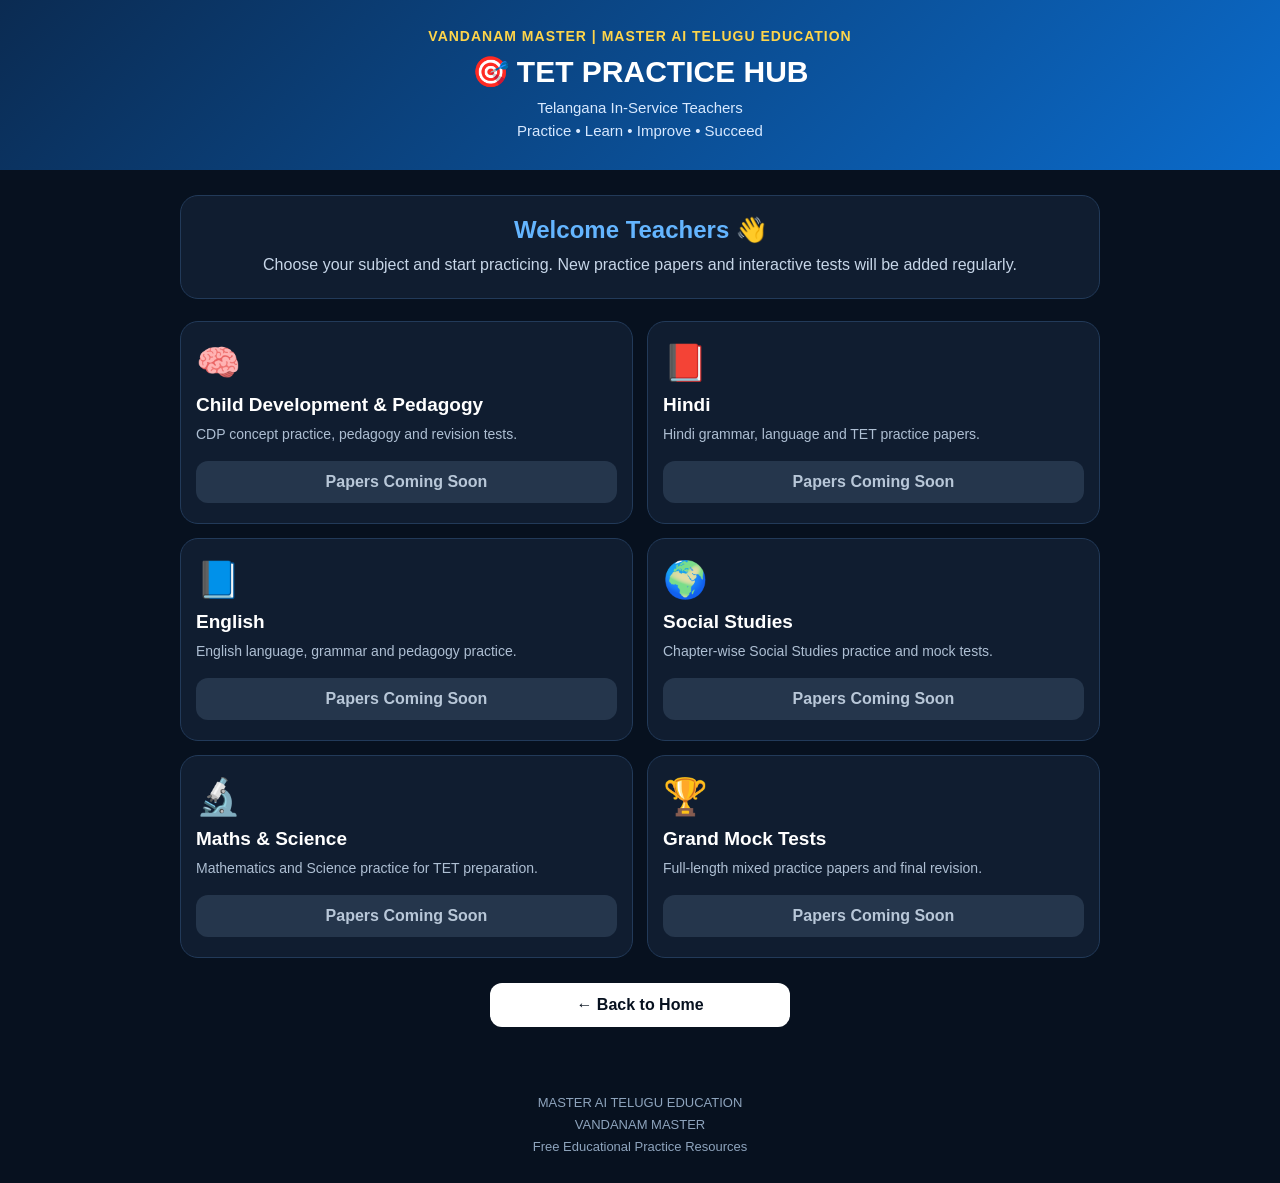
==== tet-practice.html @ de352265 "Create tet-practice.html" ====
<!DOCTYPE html>
<html lang="en">
<head>
<meta charset="UTF-8">
<meta name="viewport" content="width=device-width, initial-scale=1.0">
<title>TET Practice Hub | MASTER AI TELUGU EDUCATION</title>

<style>
*{
  box-sizing:border-box;
  margin:0;
  padding:0;
}

body{
  font-family:Arial, sans-serif;
  background:#07111f;
  color:#ffffff;
  min-height:100vh;
}

header{
  background:linear-gradient(135deg,#0b2b52,#0b6bcb);
  padding:28px 16px;
  text-align:center;
}

.brand{
  font-size:14px;
  font-weight:800;
  letter-spacing:1px;
  color:#ffd54a;
  margin-bottom:10px;
}

h1{
  font-size:30px;
  margin-bottom:8px;
}

.subtitle{
  color:#d8e9ff;
  font-size:15px;
  line-height:1.5;
}

.container{
  width:min(920px,92%);
  margin:25px auto 40px;
}

.welcome{
  background:#101d30;
  border:1px solid #223a59;
  border-radius:18px;
  padding:20px;
  margin-bottom:22px;
  text-align:center;
}

.welcome h2{
  color:#64b5ff;
  margin-bottom:8px;
}

.welcome p{
  color:#c7d6e8;
  line-height:1.6;
}

.grid{
  display:grid;
  grid-template-columns:repeat(2,1fr);
  gap:14px;
}

.card{
  background:#101d30;
  border:1px solid #223a59;
  border-radius:18px;
  padding:20px 15px;
  min-height:175px;
  display:flex;
  flex-direction:column;
  justify-content:space-between;
}

.icon{
  font-size:36px;
  margin-bottom:10px;
}

.card h3{
  font-size:19px;
  margin-bottom:8px;
}

.card p{
  color:#aebfd3;
  font-size:14px;
  line-height:1.5;
  margin-bottom:16px;
}

.btn{
  display:block;
  width:100%;
  padding:12px;
  border-radius:12px;
  text-align:center;
  text-decoration:none;
  font-weight:800;
  background:#1479e8;
  color:white;
}

.btn.coming{
  background:#25364c;
  color:#b8c7d8;
}

.home{
  display:block;
  margin:25px auto 0;
  max-width:300px;
  text-align:center;
  padding:13px;
  background:#ffffff;
  color:#07111f;
  text-decoration:none;
  font-weight:800;
  border-radius:12px;
}

footer{
  text-align:center;
  padding:25px 15px;
  color:#8ea4bd;
  font-size:13px;
  line-height:1.7;
}

@media(max-width:600px){
  .grid{
    grid-template-columns:1fr;
  }

  h1{
    font-size:26px;
  }

  .card{
    min-height:160px;
  }
}
</style>
</head>

<body>

<header>
  <div class="brand">VANDANAM MASTER | MASTER AI TELUGU EDUCATION</div>
  <h1>🎯 TET PRACTICE HUB</h1>
  <div class="subtitle">
    Telangana In-Service Teachers<br>
    Practice • Learn • Improve • Succeed
  </div>
</header>

<main class="container">

  <section class="welcome">
    <h2>Welcome Teachers 👋</h2>
    <p>
      Choose your subject and start practicing.
      New practice papers and interactive tests will be added regularly.
    </p>
  </section>

  <section class="grid">

    <div class="card">
      <div>
        <div class="icon">🧠</div>
        <h3>Child Development & Pedagogy</h3>
        <p>CDP concept practice, pedagogy and revision tests.</p>
      </div>
      <a class="btn coming" href="#">Papers Coming Soon</a>
    </div>

    <div class="card">
      <div>
        <div class="icon">📕</div>
        <h3>Hindi</h3>
        <p>Hindi grammar, language and TET practice papers.</p>
      </div>
      <a class="btn coming" href="#">Papers Coming Soon</a>
    </div>

    <div class="card">
      <div>
        <div class="icon">📘</div>
        <h3>English</h3>
        <p>English language, grammar and pedagogy practice.</p>
      </div>
      <a class="btn coming" href="#">Papers Coming Soon</a>
    </div>

    <div class="card">
      <div>
        <div class="icon">🌍</div>
        <h3>Social Studies</h3>
        <p>Chapter-wise Social Studies practice and mock tests.</p>
      </div>
      <a class="btn coming" href="#">Papers Coming Soon</a>
    </div>

    <div class="card">
      <div>
        <div class="icon">🔬</div>
        <h3>Maths & Science</h3>
        <p>Mathematics and Science practice for TET preparation.</p>
      </div>
      <a class="btn coming" href="#">Papers Coming Soon</a>
    </div>

    <div class="card">
      <div>
        <div class="icon">🏆</div>
        <h3>Grand Mock Tests</h3>
        <p>Full-length mixed practice papers and final revision.</p>
      </div>
      <a class="btn coming" href="#">Papers Coming Soon</a>
    </div>

  </section>

  <a class="home" href="index.html">← Back to Home</a>

</main>

<footer>
  MASTER AI TELUGU EDUCATION<br>
  VANDANAM MASTER<br>
  Free Educational Practice Resources
</footer>

</body>
</html>
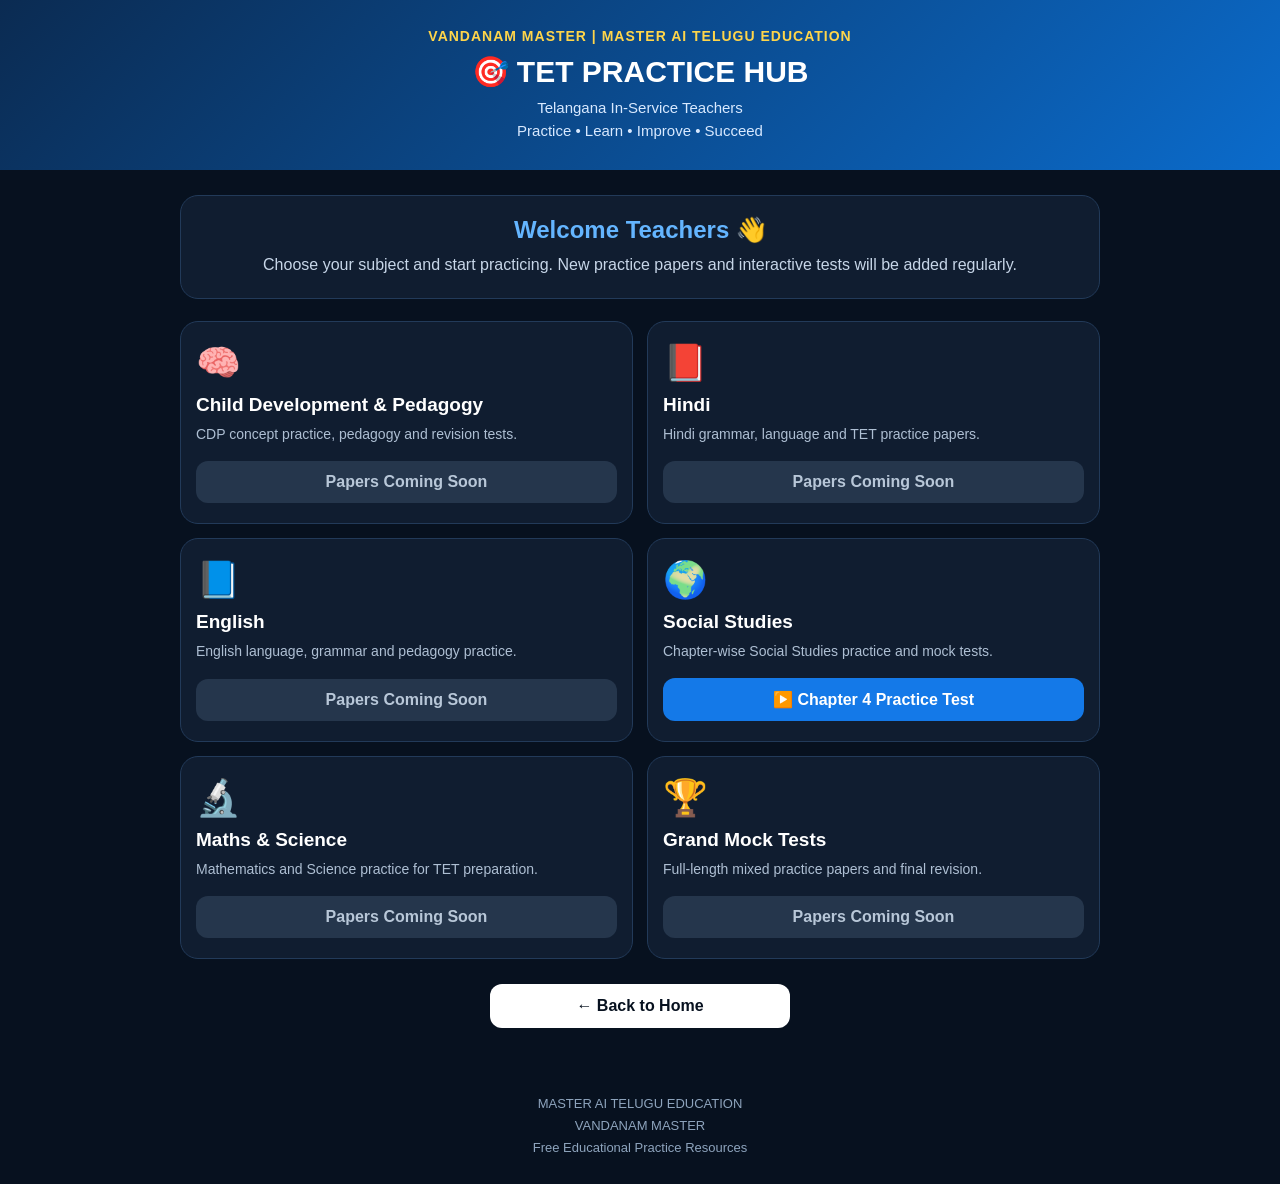
==== commit 2014c568: "Update tet-practice.html" ====
--- a/tet-practice.html
+++ b/tet-practice.html
@@ -212,7 +212,7 @@
         <h3>Social Studies</h3>
         <p>Chapter-wise Social Studies practice and mock tests.</p>
       </div>
-      <a class="btn coming" href="#">Papers Coming Soon</a>
+      <a class="btn" href="In_Service_TET_Social_Studies_Chapter_4_Bharat_Ki_Jalvayu.html">▶️ Chapter 4 Practice Test</a>
     </div>
 
     <div class="card">
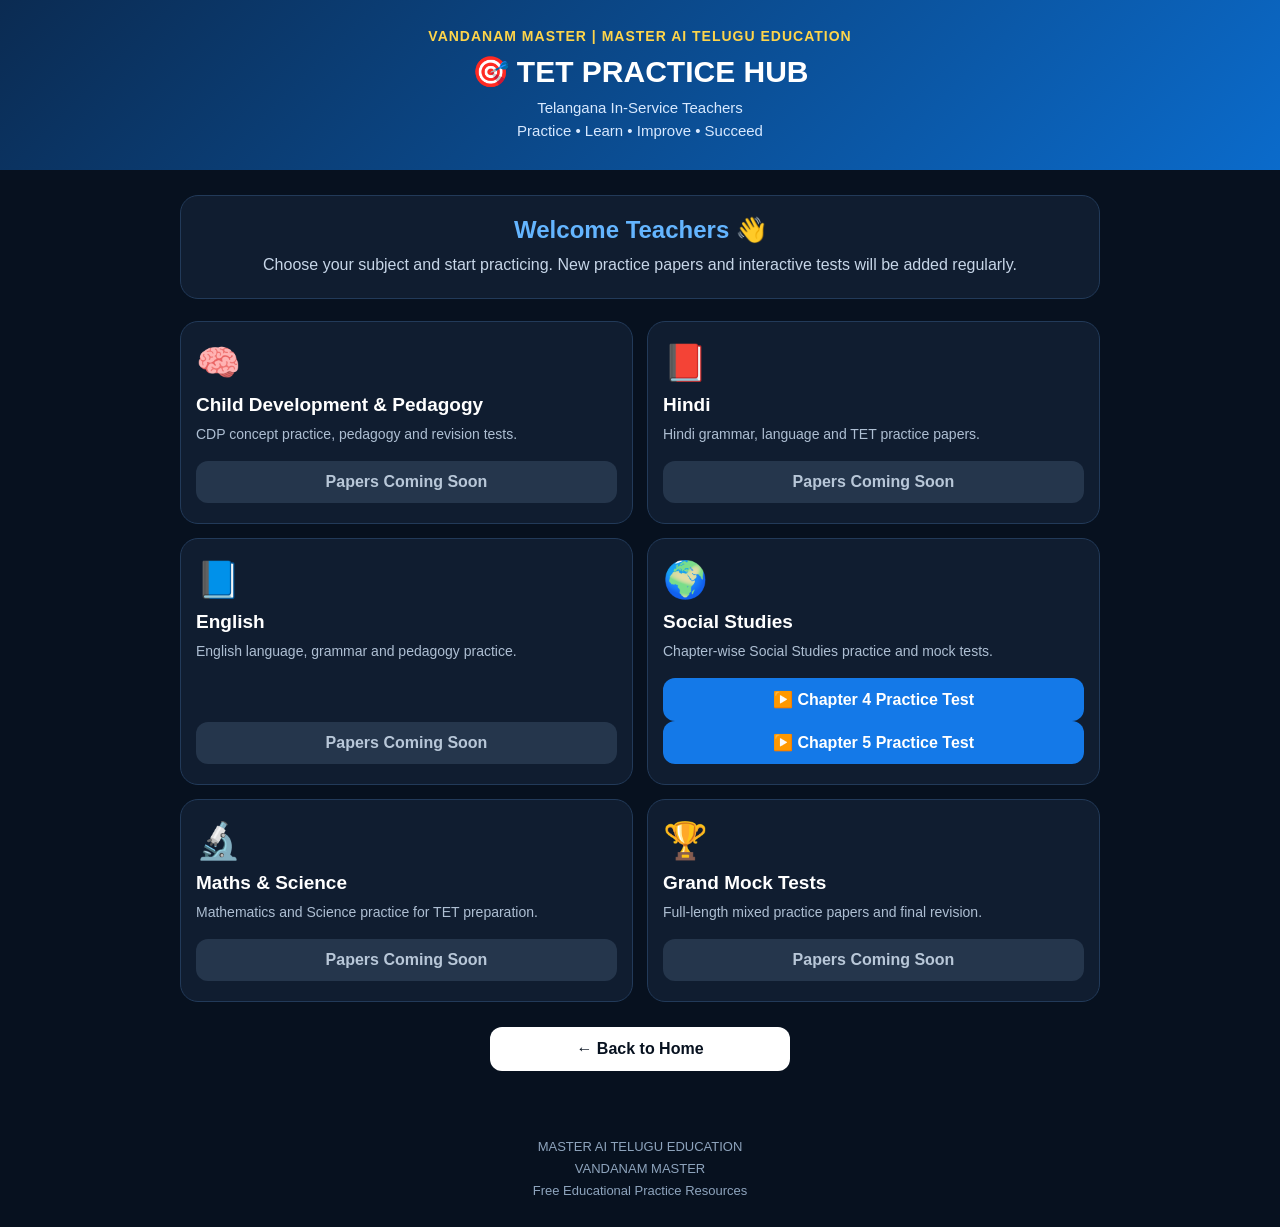
==== commit f18d5c73: "Update tet-practice.html" ====
--- a/tet-practice.html
+++ b/tet-practice.html
@@ -213,6 +213,7 @@
         <p>Chapter-wise Social Studies practice and mock tests.</p>
       </div>
       <a class="btn" href="In_Service_TET_Social_Studies_Chapter_4_Bharat_Ki_Jalvayu.html">▶️ Chapter 4 Practice Test</a>
+    <a class="btn" href="In_Service_TET_Social_Studies_Chapter_5_Bharatiya_Nadiyan_Jal_Sansadhan.html">▶️ Chapter 5 Practice Test</a>
     </div>
 
     <div class="card">
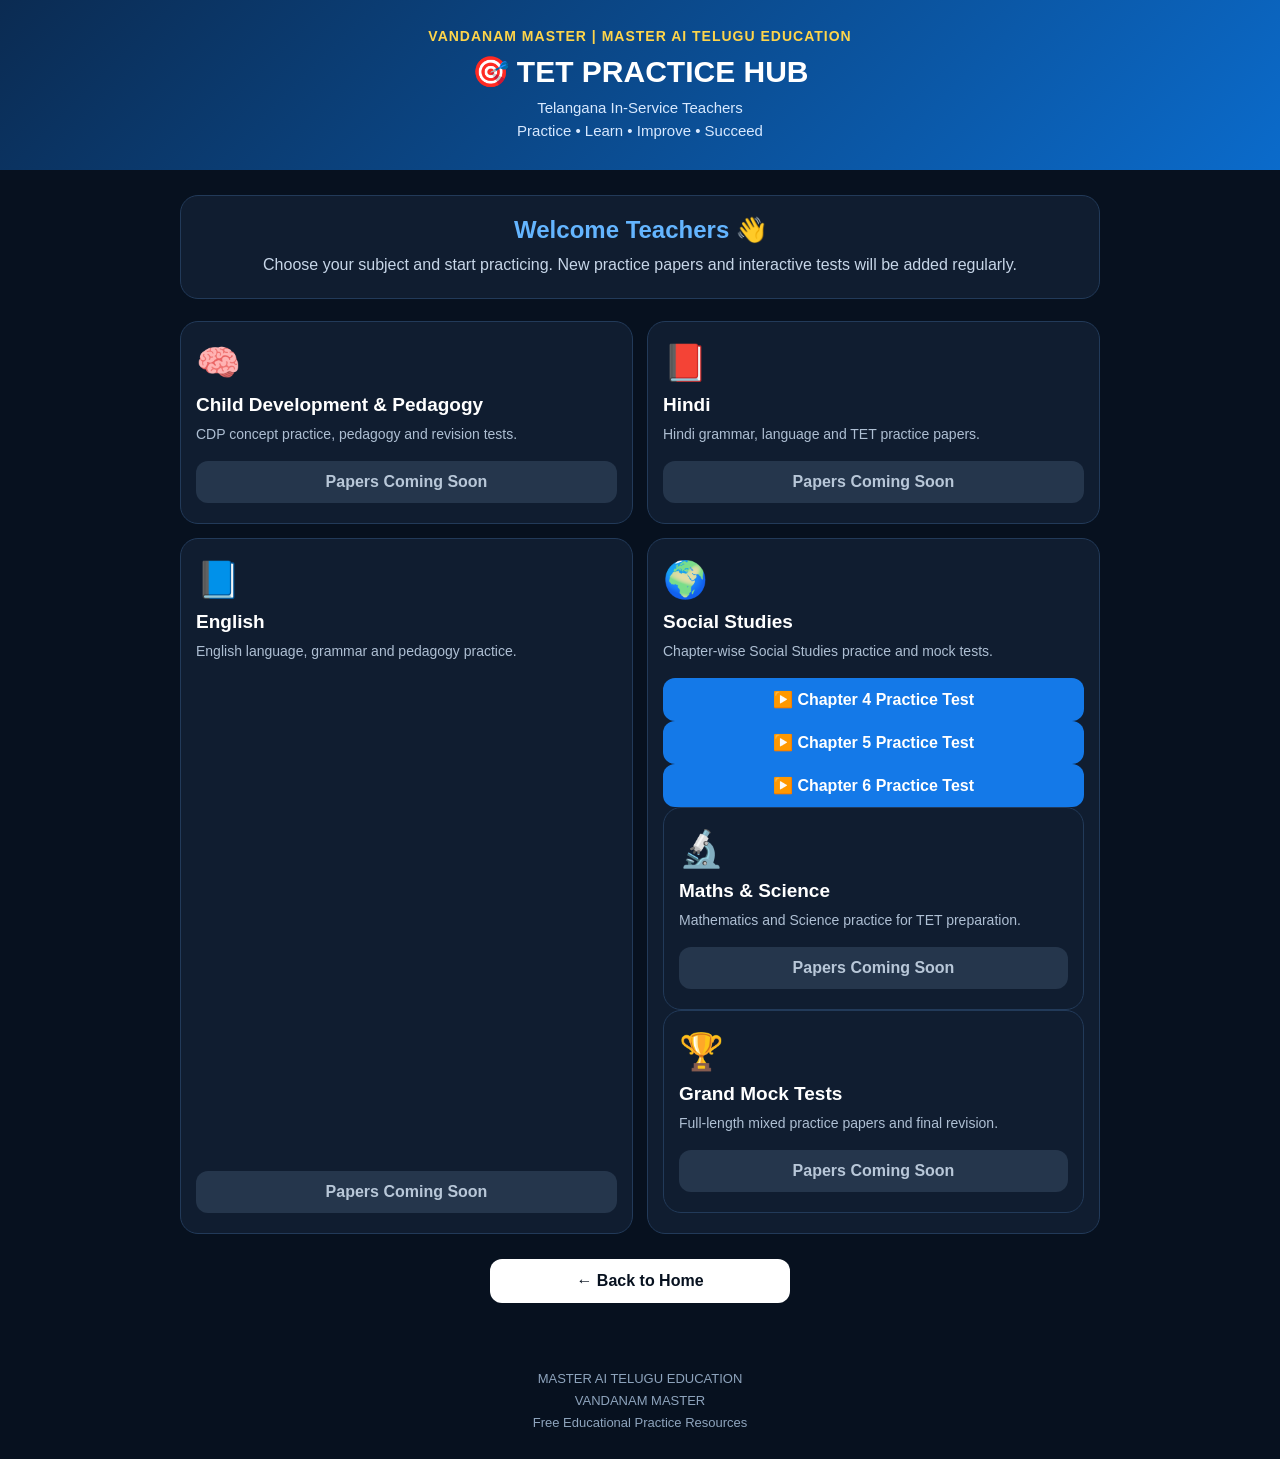
==== commit 52302017: "Update tet-practice.html" ====
--- a/tet-practice.html
+++ b/tet-practice.html
@@ -213,8 +213,9 @@
         <p>Chapter-wise Social Studies practice and mock tests.</p>
       </div>
       <a class="btn" href="In_Service_TET_Social_Studies_Chapter_4_Bharat_Ki_Jalvayu.html">▶️ Chapter 4 Practice Test</a>
-    <a class="btn" href="In_Service_TET_Social_Studies_Chapter_5_Bharatiya_Nadiyan_Jal_Sansadhan.html">▶️ Chapter 5 Practice Test</a>
-    </div>
+<a class="btn" href="In_Service_TET_Social_Studies_Chapter_5_Bharatiya_Nadiyan_Jal_Sansadhan.html">▶️ Chapter 5 Practice Test</a>
+<a class="btn" href="In_Service_TET_Social_Studies_Chapter_6.html">▶️ Chapter 6 Practice Test</a>
+  
 
     <div class="card">
       <div>
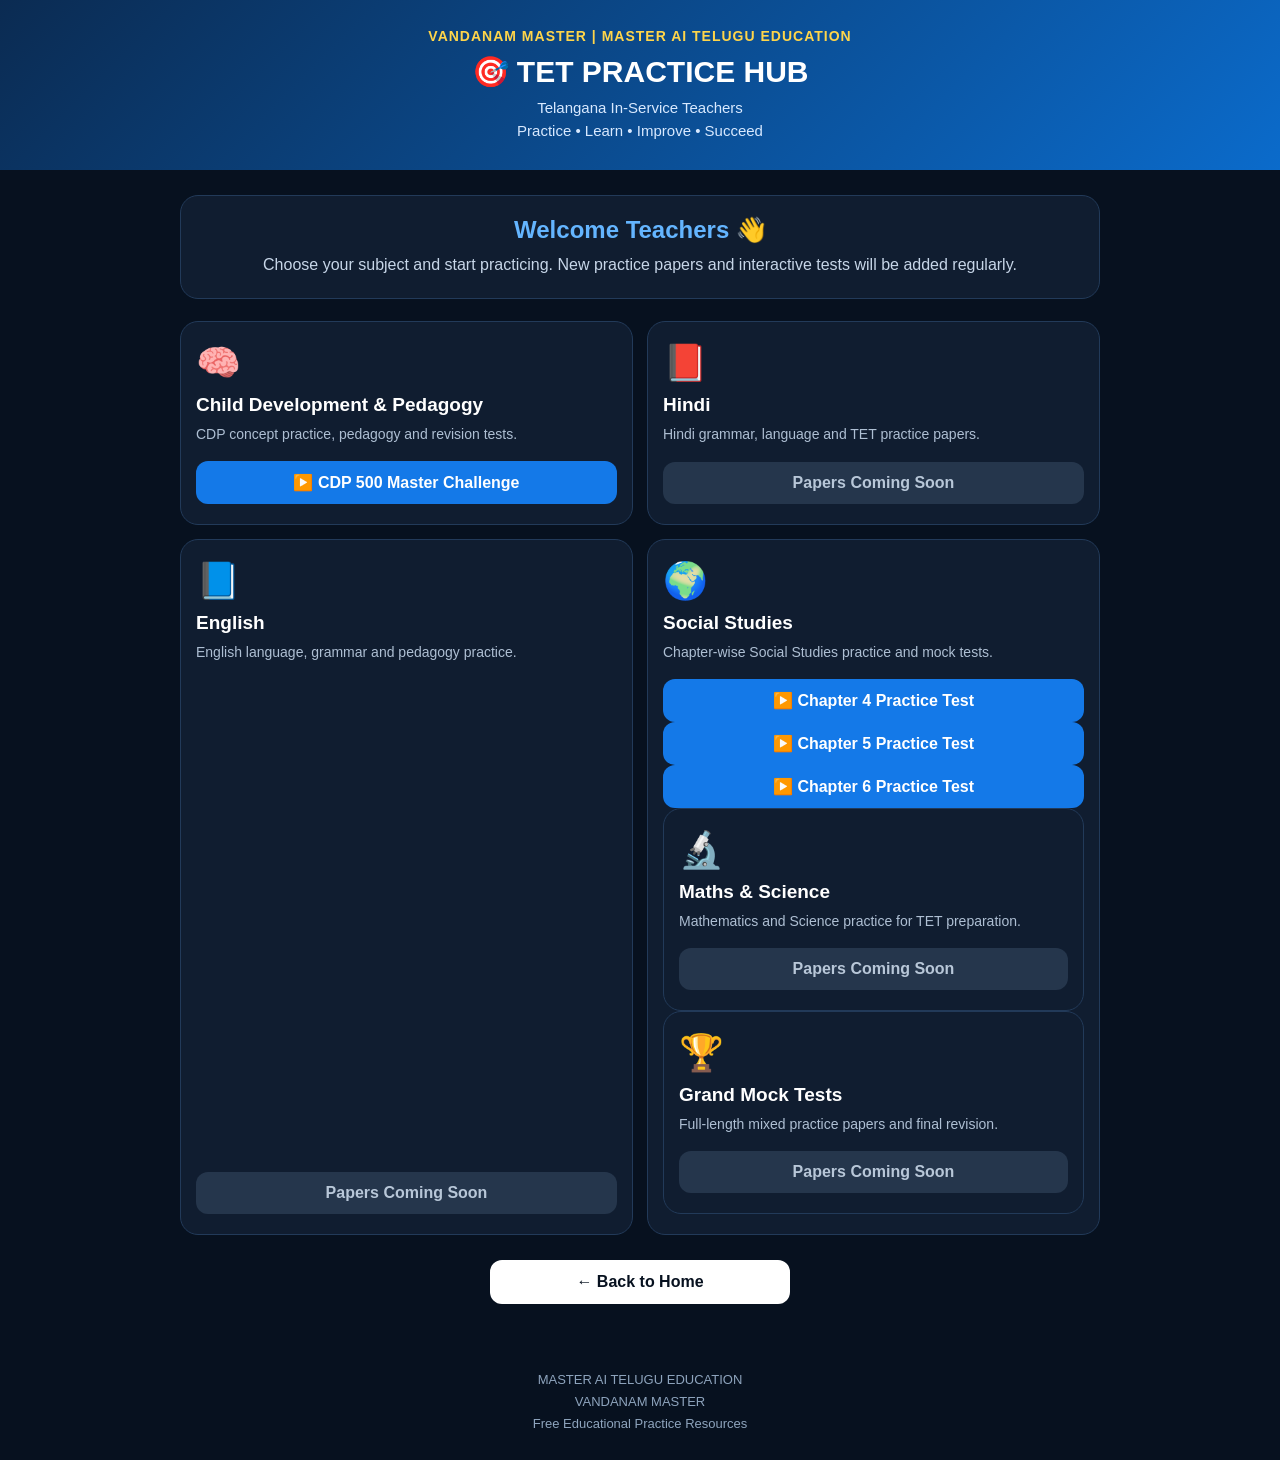
==== commit c25b2b80: "Update tet-practice.html" ====
--- a/tet-practice.html
+++ b/tet-practice.html
@@ -185,7 +185,7 @@
         <h3>Child Development & Pedagogy</h3>
         <p>CDP concept practice, pedagogy and revision tests.</p>
       </div>
-      <a class="btn coming" href="#">Papers Coming Soon</a>
+      <a class="btn" href="MASTER_AI_CDP_HINDI_TELUGU_500_INTERACTIVE.html">▶️ CDP 500 Master Challenge</a>
     </div>
 
     <div class="card">
@@ -214,7 +214,7 @@
       </div>
       <a class="btn" href="In_Service_TET_Social_Studies_Chapter_4_Bharat_Ki_Jalvayu.html">▶️ Chapter 4 Practice Test</a>
 <a class="btn" href="In_Service_TET_Social_Studies_Chapter_5_Bharatiya_Nadiyan_Jal_Sansadhan.html">▶️ Chapter 5 Practice Test</a>
-<a class="btn" href="In_Service_TET_Social_Studies_Chapter_6.html">▶️ Chapter 6 Practice Test</a>
+<a class="btn" href="In_Service_TET_Social_Studies_Chapter_6_Aabadi.html">▶️ Chapter 6 Practice Test</a>
   
 
     <div class="card">
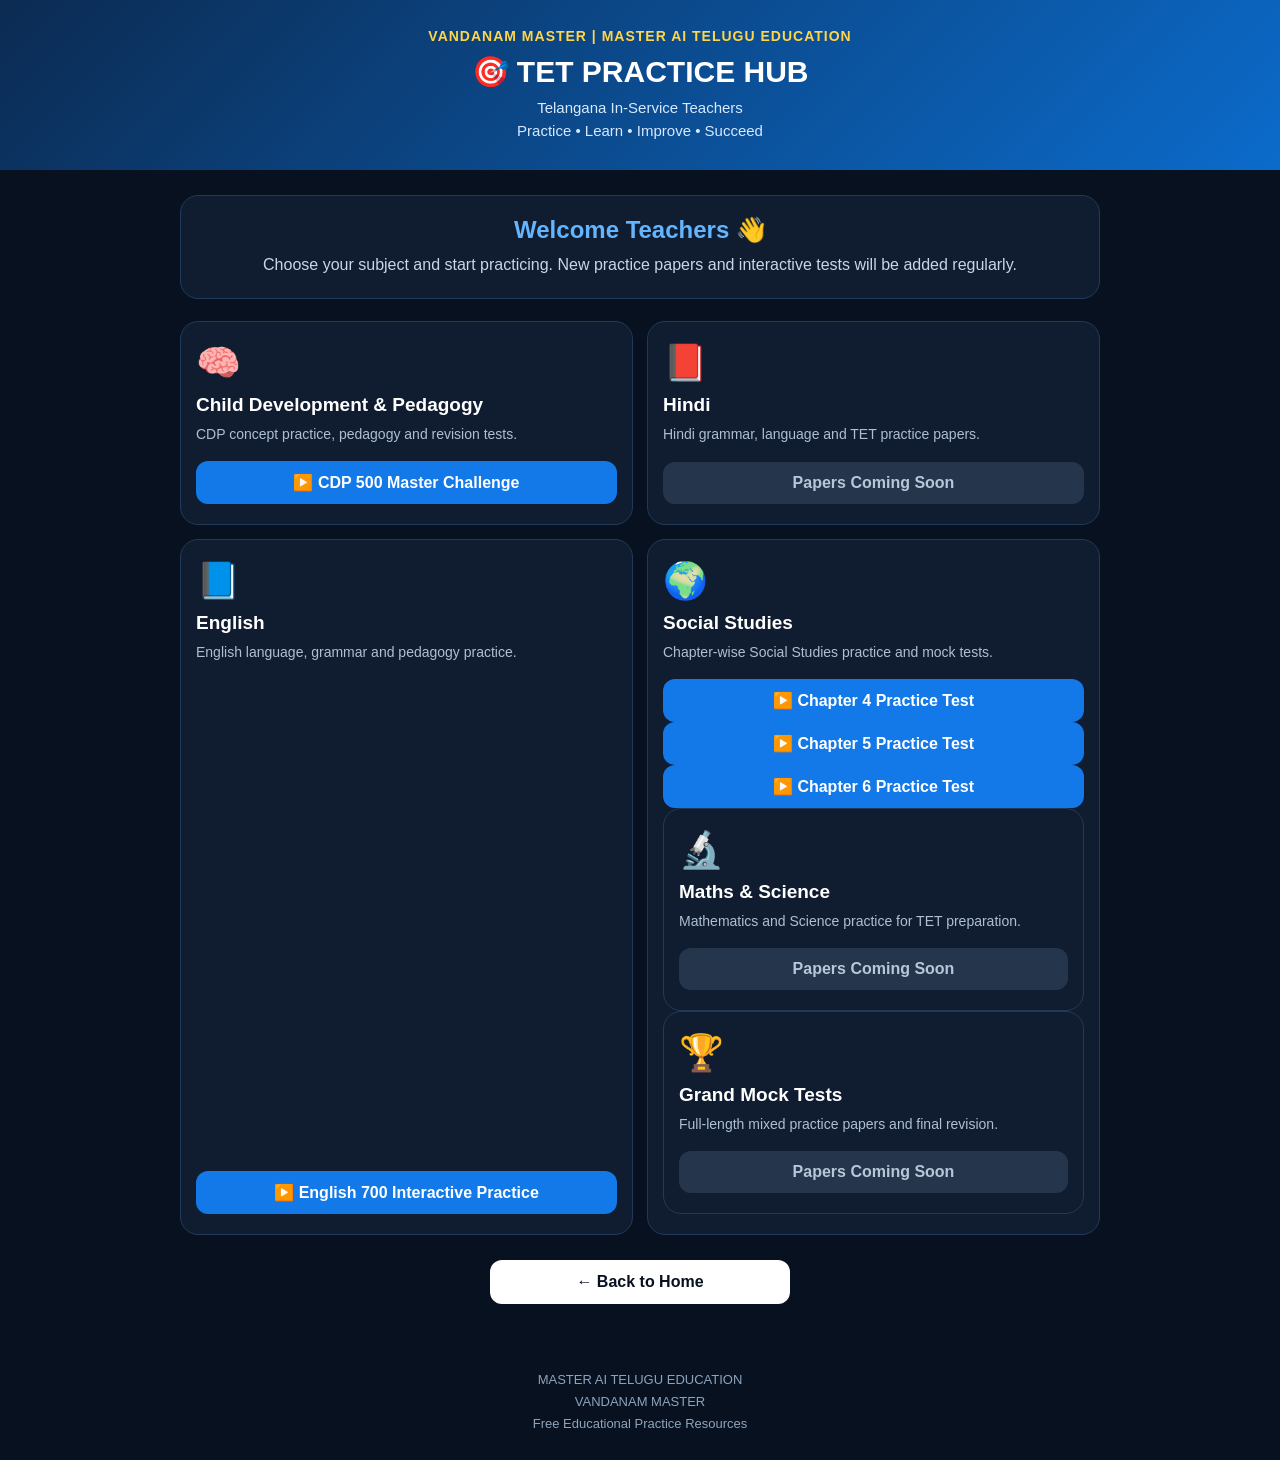
==== commit 375da54b: "Update tet-practice.html" ====
--- a/tet-practice.html
+++ b/tet-practice.html
@@ -203,7 +203,7 @@
         <h3>English</h3>
         <p>English language, grammar and pedagogy practice.</p>
       </div>
-      <a class="btn coming" href="#">Papers Coming Soon</a>
+      <a class="btn" href="MASTER_AI_TET_2A_ENGLISH_700_Interactive.html">▶️ English 700 Interactive Practice</a>
     </div>
 
     <div class="card">
